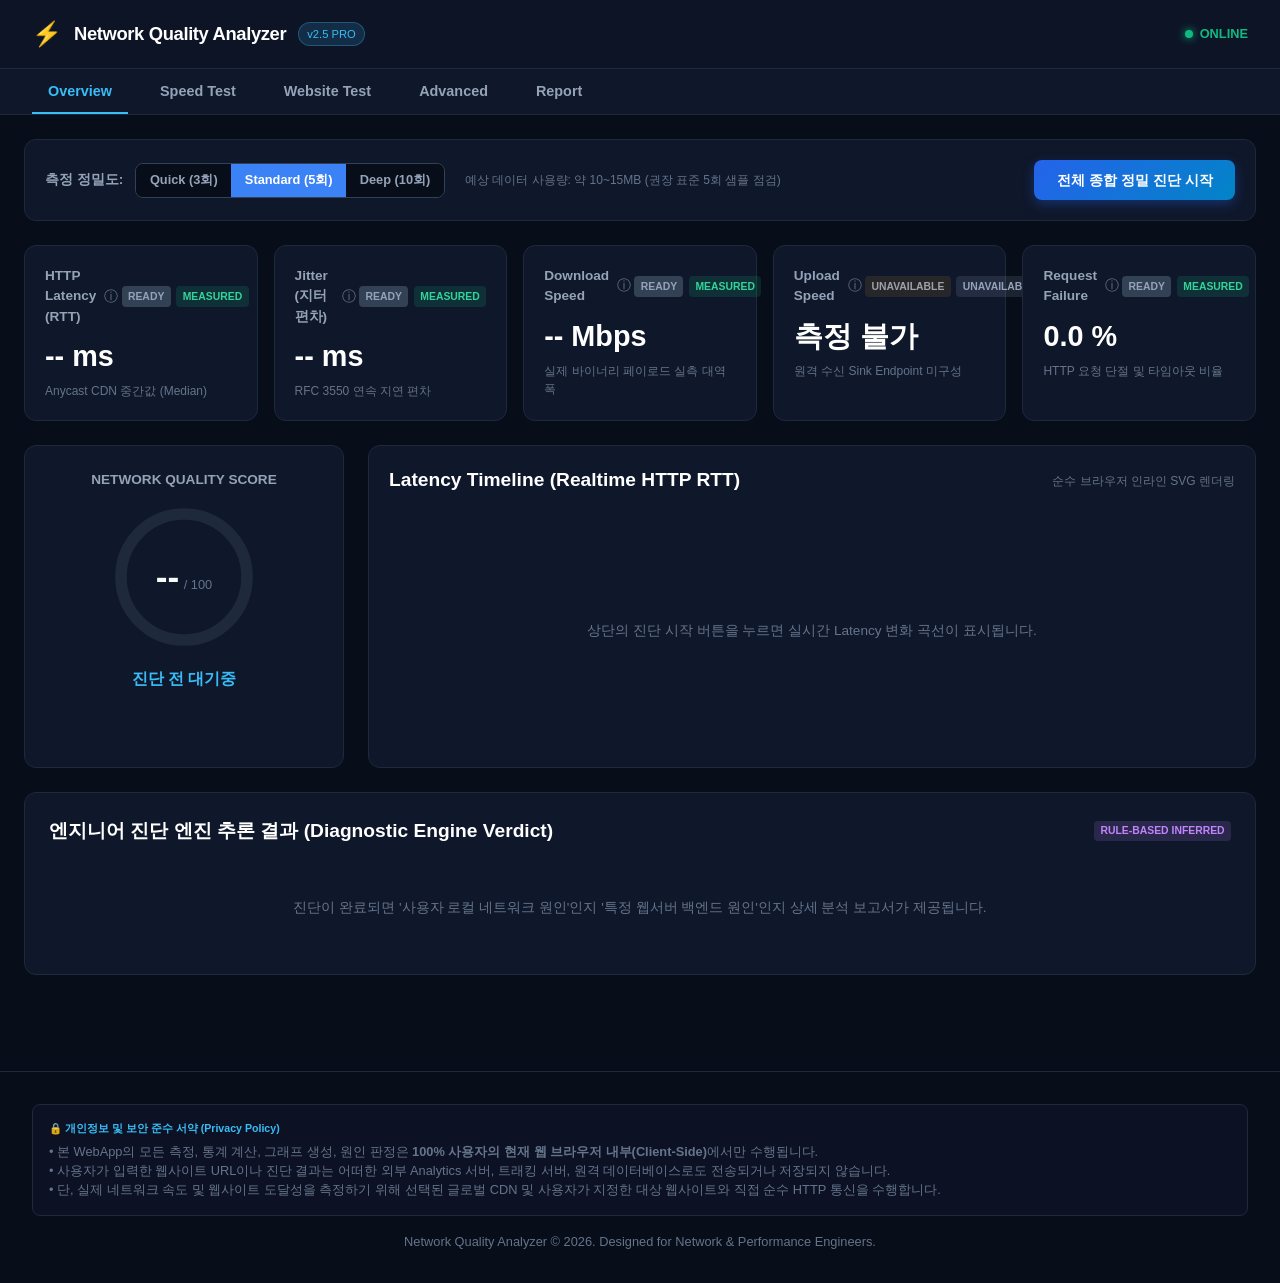
==== index.html @ c9afb339 "Add files via upload" ====
<!DOCTYPE html>
<html lang="ko">
<head>
  <meta charset="UTF-8">
  <meta name="viewport" content="width=device-width, initial-scale=1.0">
  <title>Network Quality Analyzer — 전문 네트워크 품질 및 원인 진단기</title>
  <meta name="description" content="네트워크 엔지니어용 초정밀 인터넷 속도 측정 및 웹사이트 접속 품질/원인 진단 도구 (Latency, Jitter, TTFB, Throughput, TAO 분석)">
  <link rel="stylesheet" href="css/style.css">
</head>
<body>

  <!-- App Header -->
  <header class="app-header">
    <div class="logo-group">
      <span class="logo-icon">⚡</span>
      <div>
        <h1 class="app-title">Network Quality Analyzer</h1>
      </div>
      <span class="app-badge">v2.5 PRO</span>
    </div>
    <div class="header-status">
      <div class="status-online">
        <span class="status-dot"></span>
        <span id="connection-status-text">ONLINE</span>
      </div>
    </div>
  </header>

  <!-- Global Progress Bar -->
  <div id="global-test-status">
    <div class="spinner"></div>
    <span class="status-text">진단 준비 중...</span>
  </div>

  <!-- Local file:// Warning Banner -->
  <div id="env-warning-banner" class="env-warning"></div>

  <!-- Top Navigation Tabs -->
  <nav class="app-nav">
    <button class="nav-tab active" data-tab="tab-overview" id="nav-overview">Overview</button>
    <button class="nav-tab" data-tab="tab-speed" id="nav-speed">Speed Test</button>
    <button class="nav-tab" data-tab="tab-website" id="nav-website">Website Test</button>
    <button class="nav-tab" data-tab="tab-advanced" id="nav-advanced">Advanced</button>
    <button class="nav-tab" data-tab="tab-report" id="nav-report">Report</button>
  </nav>

  <!-- Main Work Area -->
  <main class="app-main">

    <!-- TAB 1: OVERVIEW -->
    <section id="tab-overview" class="tab-content active">
      <!-- Universal Control Bar -->
      <div class="control-bar">
        <div class="control-group">
          <span style="font-size: 0.85rem; color: var(--text-muted); font-weight: 600;">측정 정밀도:</span>
          <div class="btn-group">
            <button class="mode-btn" data-mode="quick">Quick (3회)</button>
            <button class="mode-btn active" data-mode="standard">Standard (5회)</button>
            <button class="mode-btn" data-mode="deep">Deep (10회)</button>
          </div>
          <span id="traffic-notice" style="font-size: 0.75rem; color: var(--text-dim); margin-left: 0.5rem;">
            예상 데이터 사용량: 약 10~15MB (권장 표준 5회 샘플 점검)
          </span>
        </div>
        <button id="btn-start-comprehensive" class="btn-primary action-trigger">전체 종합 정밀 진단 시작</button>
      </div>

      <!-- Top Primary Metrics Cards -->
      <div class="metrics-grid">
        <div class="metric-card" id="card-ping">
          <div class="metric-header">
            <span class="metric-name">HTTP Latency (RTT) <button class="info-trigger" data-topic="ping">ⓘ</button></span>
            <div class="badges-wrap">
              <span class="status-badge status-ready">READY</span>
              <span class="grade-badge grade-measured">MEASURED</span>
            </div>
          </div>
          <div class="metric-val">-- ms</div>
          <div class="metric-sub">Anycast CDN 중간값 (Median)</div>
        </div>

        <div class="metric-card" id="card-jitter">
          <div class="metric-header">
            <span class="metric-name">Jitter (지터 편차) <button class="info-trigger" data-topic="jitter">ⓘ</button></span>
            <div class="badges-wrap">
              <span class="status-badge status-ready">READY</span>
              <span class="grade-badge grade-measured">MEASURED</span>
            </div>
          </div>
          <div class="metric-val">-- ms</div>
          <div class="metric-sub">RFC 3550 연속 지연 편차</div>
        </div>

        <div class="metric-card" id="card-download">
          <div class="metric-header">
            <span class="metric-name">Download Speed <button class="info-trigger" data-topic="download">ⓘ</button></span>
            <div class="badges-wrap">
              <span class="status-badge status-ready">READY</span>
              <span class="grade-badge grade-measured">MEASURED</span>
            </div>
          </div>
          <div class="metric-val">-- Mbps</div>
          <div class="metric-sub">실제 바이너리 페이로드 실측 대역폭</div>
        </div>

        <div class="metric-card" id="card-upload">
          <div class="metric-header">
            <span class="metric-name">Upload Speed <button class="info-trigger" data-topic="upload">ⓘ</button></span>
            <div class="badges-wrap">
              <span class="status-badge status-unavailable">UNAVAILABLE</span>
              <span class="grade-badge grade-unavailable">UNAVAILABLE</span>
            </div>
          </div>
          <div class="metric-val">측정 불가</div>
          <div class="metric-sub">원격 수신 Sink Endpoint 미구성</div>
        </div>

        <div class="metric-card" id="card-failrate">
          <div class="metric-header">
            <span class="metric-name">Request Failure <button class="info-trigger" data-topic="failureRate">ⓘ</button></span>
            <div class="badges-wrap">
              <span class="status-badge status-ready">READY</span>
              <span class="grade-badge grade-measured">MEASURED</span>
            </div>
          </div>
          <div class="metric-val">0.0 %</div>
          <div class="metric-sub">HTTP 요청 단절 및 타임아웃 비율</div>
        </div>
      </div>

      <!-- Dial Score & Realtime Line Chart Grid -->
      <div class="overview-middle">
        <div class="score-panel">
          <span style="font-size: 0.85rem; color: var(--text-muted); font-weight: 700;">NETWORK QUALITY SCORE</span>
          <div class="score-dial">
            <svg class="dial-svg" viewBox="0 0 120 120">
              <circle class="dial-bg" cx="60" cy="60" r="54"></circle>
              <circle id="score-ring-circle" class="dial-bar" cx="60" cy="60" r="54"></circle>
            </svg>
            <div class="score-center-text">
              <span id="score-number" class="score-num">--</span>
              <span class="score-denom">/ 100</span>
            </div>
          </div>
          <div id="score-grade" class="score-grade-text color-blue">진단 전 대기중</div>
          <div class="subscores-list">
            <div id="subscore-latency"></div>
            <div id="subscore-stability"></div>
            <div id="subscore-download"></div>
            <div id="subscore-website"></div>
          </div>
        </div>

        <div class="chart-panel">
          <div class="section-header">
            <span class="section-title">Latency Timeline (Realtime HTTP RTT)</span>
            <span style="font-size: 0.75rem; color: var(--text-dim);">순수 브라우저 인라인 SVG 렌더링</span>
          </div>
          <div id="speed-latency-chart" class="chart-box">
            <div class="chart-empty">상단의 진단 시작 버튼을 누르면 실시간 Latency 변화 곡선이 표시됩니다.</div>
          </div>
        </div>
      </div>

      <!-- Root-Cause Diagnostic Output Panel -->
      <div class="diag-panel">
        <div class="section-header">
          <span class="section-title">엔지니어 진단 엔진 추론 결과 (Diagnostic Engine Verdict)</span>
          <span class="grade-badge grade-inferred">RULE-BASED INFERRED</span>
        </div>
        <div id="diagnostic-output">
          <div style="color: var(--text-dim); font-size: 0.85rem; text-align: center; padding: 2rem 0;">
            진단이 완료되면 '사용자 로컬 네트워크 원인'인지 '특정 웹서버 백엔드 원인'인지 상세 분석 보고서가 제공됩니다.
          </div>
        </div>
      </div>
    </section>

    <!-- TAB 2: SPEED TEST -->
    <section id="tab-speed" class="tab-content">
      <div class="control-bar">
        <div>
          <h2 style="font-size: 1.1rem; color: #fff; margin-bottom: 0.2rem;">인터넷 회선 전용 속도 및 패킷 안정성 검사</h2>
          <p style="font-size: 0.8rem; color: var(--text-dim);">글로벌 Anycast CDN 엔드포인트를 대상으로 순수 회선 Throughput 및 RTT를 평가합니다.</p>
        </div>
        <button id="btn-start-speedtest" class="btn-primary action-trigger">속도 측정 단독 실행</button>
      </div>

      <div class="chart-panel" style="margin-top: 1rem;">
        <span class="section-title" style="margin-bottom: 1rem;">다운로드 대역폭 실측 및 버퍼링 상태</span>
        <div style="background: #020617; border-radius: 8px; padding: 1.5rem; border: 1px solid var(--border-color); font-size: 0.85rem; color: var(--text-muted);">
          <p>• <strong>측정 방식:</strong> Cloudflare Global Speed CDN 엔드포인트에서 <code>cache: "no-store"</code> 헤더와 동적 유니크 쿼리스트링을 부여한 바이너리 스트림을 실시간 수신하여 대역폭(Mbps)을 계산합니다.</p>
          <p style="margin-top: 0.5rem;">• <strong>업로드 속도 정책:</strong> 원격 서버에 데이터를 POST 수신해줄 백엔드가 존재하지 않는 순수 정적 브라우저 환경에서는 가짜 속도를 절대 생성하지 않으며 <code>UNAVAILABLE</code> 상태로 안전하게 표시합니다.</p>
        </div>
      </div>
    </section>

    <!-- TAB 3: WEBSITE QUALITY TEST -->
    <section id="tab-website" class="tab-content">
      <div class="control-bar">
        <div class="url-input-wrap">
          <input type="text" id="target-url-input" class="url-input" placeholder="진단할 대상 웹사이트 입력 (예: naver.com, github.com)" value="https://github.com">
          <button id="btn-start-target-test" class="btn-primary action-trigger">웹사이트 진단</button>
        </div>
      </div>

      <!-- Target Metrics Cards -->
      <div class="metrics-grid">
        <div class="metric-card" id="card-target-resp">
          <div class="metric-header">
            <span class="metric-name">Target Response (RTT)</span>
            <div class="badges-wrap">
              <span class="status-badge status-ready">READY</span>
              <span class="grade-badge grade-measured">MEASURED</span>
            </div>
          </div>
          <div class="metric-val">-- ms</div>
          <div class="metric-sub">웹사이트 왕복 HTTP 소요시간</div>
        </div>

        <div class="metric-card" id="card-target-ttfb">
          <div class="metric-header">
            <span class="metric-name">Target TTFB <button class="info-trigger" data-topic="ttfb">ⓘ</button></span>
            <div class="badges-wrap">
              <span class="status-badge status-ready">READY</span>
              <span class="grade-badge grade-estimated">ESTIMATED</span>
            </div>
          </div>
          <div class="metric-val">-- ms</div>
          <div class="metric-sub">서버 최초 1바이트 응답 대기시간</div>
        </div>
      </div>

      <!-- Baseline vs Target Comparison View -->
      <div id="comparison-view"></div>

      <!-- Waterfall Timeline Visualization -->
      <div class="waterfall-panel">
        <div class="section-header">
          <span class="section-title">Resource Timing Waterfall (DNS / TCP / TLS / TTFB / Content)</span>
          <button class="info-trigger" data-topic="tao">ⓘ TAO 보안 제약 안내</button>
        </div>
        <div id="waterfall-view">
          <div class="chart-empty">웹사이트 검사를 시작하면 세부 네트워크 페이즈 분석이 표시됩니다.</div>
        </div>
      </div>

      <!-- Target Latency Variation Chart -->
      <div class="chart-panel">
        <span class="section-title" style="margin-bottom: 0.75rem;">반복 요청 안정성 편차 (Target Latency Samples)</span>
        <div id="target-latency-chart" class="chart-box">
          <div class="chart-empty">반복 테스트 데이터가 준비되지 않았습니다.</div>
        </div>
      </div>
    </section>

    <!-- TAB 4: ADVANCED (FOR NETWORK ENGINEERS) -->
    <section id="tab-advanced" class="tab-content">
      <div class="section-header">
        <span class="section-title">Network Engineer Diagnostics & Environment Specs</span>
      </div>
      <div id="advanced-specs"></div>
      
      <div class="diag-panel" style="margin-top: 1.5rem;">
        <span class="section-title" style="margin-bottom: 0.75rem;">측정 등급 (Status Grade) 정의 명세서</span>
        <ul style="font-size: 0.85rem; color: var(--text-muted); line-height: 1.8; list-style: none;">
          <li><span class="grade-badge grade-measured">MEASURED</span> 브라우저 fetch() 및 Performance API를 통해 직접 정밀 실측된 값</li>
          <li><span class="grade-badge grade-estimated">ESTIMATED</span> 브라우저 내부 휴리스틱 또는 Network Information API를 활용한 추정값</li>
          <li><span class="grade-badge grade-inferred">INFERRED</span> 복수의 통계 샘플 및 기준선(Baseline) 대비 편차를 알고리즘으로 추론한 판정</li>
          <li><span class="grade-badge grade-unavailable">UNAVAILABLE</span> 브라우저 보안 샌드박스 정책(CORS/Raw Socket 부재)상 임의 생성할 수 없는 항목</li>
        </ul>
      </div>
    </section>

    <!-- TAB 5: REPORT & EXPORT -->
    <section id="tab-report" class="tab-content">
      <div class="section-header">
        <span class="section-title">네트워크 품질 분석 리포트 (Engineering Report)</span>
      </div>
      <div class="report-actions">
        <button id="btn-copy-report" class="btn-secondary">텍스트 복사</button>
        <button id="btn-download-txt" class="btn-secondary">TXT 저장</button>
        <button id="btn-download-json" class="btn-secondary">JSON 내보내기</button>
        <button id="btn-download-csv" class="btn-secondary">CSV 내보내기</button>
        <button id="btn-print-report" class="btn-secondary">PDF/프린트 인쇄</button>
      </div>

      <div style="background: var(--bg-card); border: 1px solid var(--border-color); border-radius: 8px; padding: 1.5rem;">
        <pre id="text-report-preview" style="font-family: monospace; font-size: 0.8rem; color: var(--text-muted); white-space: pre-wrap; line-height: 1.5;">진단 완료 후 여기에 엔지니어링 텍스트 리포트가 실시간 생성됩니다.</pre>
      </div>
    </section>

  </main>

  <!-- Interactive Info Modal Dialog -->
  <div id="explanation-modal" class="modal-overlay">
    <div class="modal-box">
      <div class="modal-header">
        <h3 id="modal-title" class="modal-title">용어 설명</h3>
        <button id="modal-close-btn" class="modal-close">✕</button>
      </div>
      <div id="modal-body" class="modal-body"></div>
    </div>
  </div>

  <!-- Footer & Privacy Notice -->
  <footer class="app-footer">
    <div class="privacy-notice">
      <h5>🔒 개인정보 및 보안 준수 서약 (Privacy Policy)</h5>
      <p>• 본 WebApp의 모든 측정, 통계 계산, 그래프 생성, 원인 판정은 <strong>100% 사용자의 현재 웹 브라우저 내부(Client-Side)</strong>에서만 수행됩니다.</p>
      <p>• 사용자가 입력한 웹사이트 URL이나 진단 결과는 어떠한 외부 Analytics 서버, 트래킹 서버, 원격 데이터베이스로도 전송되거나 저장되지 않습니다.</p>
      <p>• 단, 실제 네트워크 속도 및 웹사이트 도달성을 측정하기 위해 선택된 글로벌 CDN 및 사용자가 지정한 대상 웹사이트와 직접 순수 HTTP 통신을 수행합니다.</p>
    </div>
    <div>Network Quality Analyzer © 2026. Designed for Network & Performance Engineers.</div>
  </footer>

  <!-- Scripts Loading (Vanilla JavaScript Module Order) -->
  <script src="js/network.js"></script>
  <script src="js/analyzer.js"></script>
  <script src="js/ui.js"></script>
  <script src="js/app.js"></script>

</body>
</html>
---- css/style.css ----
/* style.css - High-Performance Dark Network Dashboard Design */

:root {
  --bg-main: #070d19;
  --bg-card: #0f172a;
  --bg-card-hover: #1e293b;
  --border-color: #1e293b;
  --border-highlight: #334155;
  --text-main: #f8fafc;
  --text-muted: #94a3b8;
  --text-dim: #64748b;
  --accent-cyan: #38bdf8;
  --accent-blue: #3b82f6;
  --accent-emerald: #10b981;
  --accent-amber: #f59e0b;
  --accent-rose: #f43f5e;
  --font-family: -apple-system, BlinkMacSystemFont, "Segoe UI", Roboto, "Helvetica Neue", Arial, sans-serif, "Apple Color Emoji";
}

* {
  box-sizing: border-box;
  margin: 0;
  padding: 0;
}

body {
  background-color: var(--bg-main);
  color: var(--text-main);
  font-family: var(--font-family);
  line-height: 1.5;
  -webkit-font-smoothing: antialiased;
  min-height: 100vh;
}

/* Header & Status Bar */
header.app-header {
  background-color: rgba(15, 23, 42, 0.85);
  backdrop-filter: blur(12px);
  border-bottom: 1px solid var(--border-color);
  padding: 1rem 2rem;
  display: flex;
  justify-content: space-between;
  align-items: center;
  position: sticky;
  top: 0;
  z-index: 50;
}

.logo-group {
  display: flex;
  align-items: center;
  gap: 0.75rem;
}

.logo-icon {
  font-size: 1.5rem;
}

.app-title {
  font-size: 1.15rem;
  font-weight: 700;
  letter-spacing: -0.02em;
  color: #fff;
}

.app-badge {
  font-size: 0.7rem;
  background: rgba(56, 189, 248, 0.15);
  color: var(--accent-cyan);
  padding: 0.15rem 0.5rem;
  border-radius: 9999px;
  border: 1px solid rgba(56, 189, 248, 0.3);
}

.header-status {
  display: flex;
  align-items: center;
  gap: 1.5rem;
}

.status-online {
  font-size: 0.8rem;
  font-weight: 600;
  color: var(--accent-emerald);
  display: flex;
  align-items: center;
  gap: 0.4rem;
}

.status-dot {
  width: 8px;
  height: 8px;
  border-radius: 50%;
  background-color: var(--accent-emerald);
  box-shadow: 0 0 8px var(--accent-emerald);
}

/* Navigation Tabs */
nav.app-nav {
  background-color: var(--bg-card);
  border-bottom: 1px solid var(--border-color);
  display: flex;
  padding: 0 2rem;
  gap: 1rem;
}

.nav-tab {
  background: none;
  border: none;
  color: var(--text-muted);
  padding: 0.85rem 1rem;
  font-size: 0.9rem;
  font-weight: 600;
  cursor: pointer;
  border-bottom: 2px solid transparent;
  transition: all 0.2s ease;
}

.nav-tab:hover {
  color: #fff;
}

.nav-tab.active {
  color: var(--accent-cyan);
  border-bottom-color: var(--accent-cyan);
}

/* Global Test Status Banner */
#global-test-status {
  background: linear-gradient(90deg, #1e3a8a, #0369a1);
  padding: 0.5rem 2rem;
  display: none;
  align-items: center;
  gap: 1rem;
  font-size: 0.85rem;
}

.spinner {
  width: 16px;
  height: 16px;
  border: 2px solid rgba(255, 255, 255, 0.3);
  border-top-color: #fff;
  border-radius: 50%;
  animation: spin 0.8s linear infinite;
}

@keyframes spin {
  to { transform: rotate(360deg); }
}

/* Warning Banner for file:// */
.env-warning {
  background-color: rgba(245, 158, 11, 0.1);
  border: 1px solid rgba(245, 158, 11, 0.3);
  color: #fde68a;
  padding: 0.75rem 2rem;
  font-size: 0.85rem;
  display: none;
}
.banner-inner {
  display: flex;
  align-items: flex-start;
  gap: 0.75rem;
  max-width: 1200px;
  margin: 0 auto;
}
.banner-msg p {
  color: #fcd34d;
  margin-top: 0.2rem;
  font-size: 0.8rem;
}

/* Main Container */
main.app-main {
  max-width: 1280px;
  margin: 1.5rem auto;
  padding: 0 1.5rem 3rem;
}

.tab-content {
  display: none;
}

.tab-content.active {
  display: block;
}

/* Section Header */
.section-header {
  display: flex;
  justify-content: space-between;
  align-items: center;
  margin-bottom: 1.25rem;
}

.section-title {
  font-size: 1.2rem;
  font-weight: 700;
  color: #fff;
}

/* Control Bar */
.control-bar {
  background: var(--bg-card);
  border: 1px solid var(--border-color);
  border-radius: 12px;
  padding: 1.25rem;
  margin-bottom: 1.5rem;
  display: flex;
  flex-wrap: wrap;
  gap: 1.25rem;
  align-items: center;
  justify-content: space-between;
}

.control-group {
  display: flex;
  align-items: center;
  gap: 0.75rem;
}

.btn-group {
  display: flex;
  border: 1px solid var(--border-highlight);
  border-radius: 8px;
  overflow: hidden;
}

.mode-btn {
  background: var(--bg-main);
  border: none;
  color: var(--text-muted);
  padding: 0.5rem 0.85rem;
  font-size: 0.8rem;
  font-weight: 600;
  cursor: pointer;
  transition: all 0.2s;
}

.mode-btn.active {
  background: var(--accent-blue);
  color: #fff;
}

.btn-primary {
  background: linear-gradient(135deg, #2563eb, #0284c7);
  border: none;
  color: #fff;
  padding: 0.65rem 1.4rem;
  border-radius: 8px;
  font-size: 0.9rem;
  font-weight: 600;
  cursor: pointer;
  box-shadow: 0 4px 12px rgba(37, 99, 235, 0.35);
  transition: all 0.2s;
}

.btn-primary:hover:not(:disabled) {
  opacity: 0.95;
  transform: translateY(-1px);
}

.btn-primary:disabled {
  opacity: 0.5;
  cursor: not-allowed;
}

/* Metric Cards Grid */
.metrics-grid {
  display: grid;
  grid-template-columns: repeat(auto-fit, minmax(220px, 1fr));
  gap: 1rem;
  margin-bottom: 1.5rem;
}

.metric-card {
  background: var(--bg-card);
  border: 1px solid var(--border-color);
  border-radius: 12px;
  padding: 1.25rem;
  position: relative;
  transition: transform 0.2s, border-color 0.2s;
}

.metric-card:hover {
  border-color: var(--border-highlight);
  transform: translateY(-2px);
}

.metric-header {
  display: flex;
  justify-content: space-between;
  align-items: center;
  margin-bottom: 0.5rem;
}

.metric-name {
  font-size: 0.85rem;
  font-weight: 600;
  color: var(--text-muted);
  display: flex;
  align-items: center;
  gap: 0.3rem;
}

.info-trigger {
  background: none;
  border: none;
  color: var(--text-dim);
  font-size: 0.85rem;
  cursor: pointer;
  padding: 0 0.2rem;
}

.info-trigger:hover {
  color: var(--accent-cyan);
}

.badges-wrap {
  display: flex;
  gap: 0.35rem;
}

.status-badge {
  font-size: 0.65rem;
  font-weight: 700;
  padding: 0.15rem 0.4rem;
  border-radius: 4px;
  text-transform: uppercase;
}

.grade-badge {
  font-size: 0.65rem;
  font-weight: 700;
  padding: 0.15rem 0.4rem;
  border-radius: 4px;
}

.status-ready { background: #334155; color: #94a3b8; }
.status-testing { background: #0284c7; color: #e0f2fe; }
.status-success { background: #065f46; color: #a7f3d0; }
.status-warning { background: #92400e; color: #fde68a; }
.status-failed { background: #991b1b; color: #fecaca; }
.status-limited { background: #854d0e; color: #fef08a; }
.status-unavailable { background: #27272a; color: #a1a1aa; }

.grade-measured { background: rgba(16, 185, 129, 0.15); color: #34d399; }
.grade-estimated { background: rgba(56, 189, 248, 0.15); color: #38bdf8; }
.grade-inferred { background: rgba(192, 132, 252, 0.15); color: #c084fc; }
.grade-unavailable { background: rgba(148, 163, 184, 0.15); color: #94a3b8; }

.metric-val {
  font-size: 1.8rem;
  font-weight: 700;
  color: #fff;
  font-feature-settings: "tnum";
}

.metric-sub {
  font-size: 0.75rem;
  color: var(--text-dim);
  margin-top: 0.25rem;
}

/* Score Dial & Dashboard Middle */
.overview-middle {
  display: grid;
  grid-template-columns: 320px 1fr;
  gap: 1.5rem;
  margin-bottom: 1.5rem;
}

.score-panel {
  background: var(--bg-card);
  border: 1px solid var(--border-color);
  border-radius: 12px;
  padding: 1.5rem;
  display: flex;
  flex-direction: column;
  align-items: center;
  text-align: center;
}

.score-dial {
  position: relative;
  width: 140px;
  height: 140px;
  margin: 1rem 0;
}

.dial-svg {
  width: 100%;
  height: 100%;
  transform: rotate(-90deg);
}

.dial-bg {
  fill: none;
  stroke: #1e293b;
  stroke-width: 10;
}

.dial-bar {
  fill: none;
  stroke: var(--accent-cyan);
  stroke-width: 10;
  stroke-linecap: round;
  stroke-dasharray: 339.29;
  stroke-dashoffset: 339.29;
  transition: stroke-dashoffset 1s ease-out, stroke 0.3s;
}

.score-center-text {
  position: absolute;
  top: 50%;
  left: 50%;
  transform: translate(-50%, -50%);
}

.score-num {
  font-size: 2.2rem;
  font-weight: 800;
  line-height: 1;
}

.score-denom {
  font-size: 0.8rem;
  color: var(--text-dim);
}

.score-grade-text {
  font-size: 1rem;
  font-weight: 700;
  margin-top: 0.25rem;
}

.color-emerald { color: var(--accent-emerald); }
.color-blue { color: var(--accent-cyan); }
.color-amber { color: var(--accent-amber); }
.color-orange { color: #fb923c; }
.color-rose { color: var(--accent-rose); }

.subscores-list {
  width: 100%;
  margin-top: 1rem;
  display: flex;
  flex-direction: column;
  gap: 0.75rem;
}

.subscore-info {
  display: flex;
  justify-content: space-between;
  font-size: 0.8rem;
  margin-bottom: 0.2rem;
}

.progress-bar-track {
  width: 100%;
  height: 6px;
  background-color: #1e293b;
  border-radius: 9999px;
  overflow: hidden;
}

.progress-bar-fill {
  height: 100%;
  background: linear-gradient(90deg, var(--accent-cyan), var(--accent-blue));
  border-radius: 9999px;
  transition: width 0.6s ease;
}

/* Chart Panel */
.chart-panel {
  background: var(--bg-card);
  border: 1px solid var(--border-color);
  border-radius: 12px;
  padding: 1.25rem;
  display: flex;
  flex-direction: column;
}

.chart-box {
  flex: 1;
  min-height: 180px;
  position: relative;
  display: flex;
  align-items: center;
  justify-content: center;
}

.latency-svg {
  width: 100%;
  height: 180px;
}

.chart-empty {
  color: var(--text-dim);
  font-size: 0.85rem;
}

/* Diagnostics Output Box */
.diag-panel {
  background: var(--bg-card);
  border: 1px solid var(--border-color);
  border-radius: 12px;
  padding: 1.5rem;
  margin-bottom: 1.5rem;
}

.verdict-banner {
  border-radius: 8px;
  padding: 1rem 1.25rem;
  margin-bottom: 1.25rem;
}

.verdict-success {
  background: rgba(16, 185, 129, 0.1);
  border: 1px solid rgba(16, 185, 129, 0.3);
}

.verdict-warning {
  background: rgba(245, 158, 11, 0.1);
  border: 1px solid rgba(245, 158, 11, 0.3);
}

.verdict-critical {
  background: rgba(244, 63, 94, 0.1);
  border: 1px solid rgba(244, 63, 94, 0.3);
}

.verdict-top {
  display: flex;
  justify-content: space-between;
  margin-bottom: 0.3rem;
}

.verdict-badge {
  font-size: 0.75rem;
  font-weight: 700;
  text-transform: uppercase;
}

.confidence-badge {
  font-size: 0.75rem;
  color: var(--text-muted);
}

.verdict-title {
  font-size: 1.15rem;
  font-weight: 700;
  color: #fff;
}

.diag-details-grid {
  display: grid;
  grid-template-columns: repeat(auto-fit, minmax(280px, 1fr));
  gap: 1.25rem;
}

.diag-col h4 {
  font-size: 0.85rem;
  color: var(--accent-cyan);
  margin-bottom: 0.6rem;
  border-bottom: 1px solid var(--border-color);
  padding-bottom: 0.3rem;
}

.diag-col ul {
  list-style: none;
  font-size: 0.85rem;
  color: var(--text-muted);
  display: flex;
  flex-direction: column;
  gap: 0.4rem;
}

/* Waterfall Styles */
.waterfall-panel {
  background: var(--bg-card);
  border: 1px solid var(--border-color);
  border-radius: 12px;
  padding: 1.25rem;
  margin-bottom: 1.5rem;
}

.waterfall-header {
  display: flex;
  justify-content: space-between;
  font-size: 0.85rem;
  font-weight: 600;
  margin-bottom: 1rem;
}

.waterfall-row {
  margin-bottom: 0.85rem;
}

.waterfall-label {
  display: flex;
  align-items: center;
  gap: 0.5rem;
  font-size: 0.8rem;
  margin-bottom: 0.25rem;
}

.waterfall-label .dot {
  width: 8px;
  height: 8px;
  border-radius: 50%;
}

.waterfall-label .desc {
  color: var(--text-dim);
  font-size: 0.75rem;
}

.waterfall-bar-track {
  height: 22px;
  background: #1e293b;
  border-radius: 4px;
  overflow: hidden;
  position: relative;
}

.waterfall-bar-fill {
  height: 100%;
  display: flex;
  align-items: center;
  padding-left: 0.5rem;
  transition: width 0.5s ease;
  min-width: 60px;
}

.bar-val {
  font-size: 0.75rem;
  font-weight: 700;
  color: #0f172a;
}

.waterfall-notice {
  display: flex;
  gap: 1rem;
  padding: 1.25rem;
  border-radius: 8px;
  font-size: 0.85rem;
}

.waterfall-notice.limited {
  background: rgba(245, 158, 11, 0.08);
  border: 1px solid rgba(245, 158, 11, 0.25);
  color: #fde68a;
}

.waterfall-notice p {
  color: #fcd34d;
  font-size: 0.8rem;
  margin-top: 0.3rem;
}

/* Comparison Box */
.comp-box {
  display: flex;
  align-items: center;
  justify-content: space-around;
  background: #020617;
  border: 1px solid var(--border-color);
  border-radius: 8px;
  padding: 1rem;
  margin: 1rem 0;
}

.comp-item {
  display: flex;
  flex-direction: column;
  align-items: center;
}

.comp-item .label {
  font-size: 0.75rem;
  color: var(--text-dim);
}

.comp-item .val {
  font-size: 1.4rem;
  font-weight: 700;
  color: #fff;
}

.comp-arrow {
  color: var(--text-dim);
  font-size: 1.2rem;
}

.comp-diff {
  display: flex;
  flex-direction: column;
  align-items: center;
  padding: 0.4rem 0.8rem;
  border-radius: 6px;
}

.diff-title {
  font-size: 0.7rem;
}

.diff-val {
  font-size: 1.1rem;
  font-weight: 700;
}

.diff-bad {
  background: rgba(244, 63, 94, 0.15);
  color: var(--accent-rose);
}

.diff-good {
  background: rgba(16, 185, 129, 0.15);
  color: var(--accent-emerald);
}

/* URL Input Controls */
.url-input-wrap {
  display: flex;
  gap: 0.75rem;
  width: 100%;
  max-width: 600px;
}

.url-input {
  flex: 1;
  background: var(--bg-main);
  border: 1px solid var(--border-highlight);
  border-radius: 8px;
  padding: 0.65rem 1rem;
  color: #fff;
  font-size: 0.9rem;
}

.url-input:focus {
  outline: none;
  border-color: var(--accent-cyan);
}

/* Spec Grid for Advanced Tab */
.spec-grid {
  display: grid;
  grid-template-columns: repeat(auto-fit, minmax(280px, 1fr));
  gap: 1rem;
}

.spec-card {
  background: var(--bg-card);
  border: 1px solid var(--border-color);
  border-radius: 8px;
  padding: 1rem;
}

.spec-title {
  font-size: 0.75rem;
  color: var(--text-dim);
  text-transform: uppercase;
  margin-bottom: 0.25rem;
}

.spec-value {
  font-size: 1rem;
  font-weight: 600;
  color: #fff;
}

.spec-value.small {
  font-size: 0.8rem;
  word-break: break-all;
  font-weight: 400;
  color: var(--text-muted);
}

.spec-sub {
  font-size: 0.75rem;
  color: var(--accent-cyan);
  margin-top: 0.35rem;
}

/* Report View & Buttons */
.report-actions {
  display: flex;
  gap: 0.75rem;
  margin-bottom: 1.5rem;
  flex-wrap: wrap;
}

.btn-secondary {
  background: var(--bg-card);
  border: 1px solid var(--border-highlight);
  color: var(--text-muted);
  padding: 0.5rem 1rem;
  border-radius: 6px;
  font-size: 0.85rem;
  font-weight: 600;
  cursor: pointer;
  transition: all 0.2s;
}

.btn-secondary:hover {
  background: var(--bg-card-hover);
  color: #fff;
}

/* Modal Popup */
.modal-overlay {
  position: fixed;
  top: 0;
  left: 0;
  width: 100%;
  height: 100%;
  background: rgba(0, 0, 0, 0.75);
  backdrop-filter: blur(4px);
  display: none;
  align-items: center;
  justify-content: center;
  z-index: 100;
}

.modal-overlay.active {
  display: flex;
}

.modal-box {
  background: var(--bg-card);
  border: 1px solid var(--border-highlight);
  border-radius: 12px;
  width: 90%;
  max-width: 540px;
  padding: 1.5rem;
  box-shadow: 0 20px 25px -5px rgba(0, 0, 0, 0.5);
}

.modal-header {
  display: flex;
  justify-content: space-between;
  align-items: center;
  margin-bottom: 1rem;
  border-bottom: 1px solid var(--border-color);
  padding-bottom: 0.5rem;
}

.modal-title {
  font-size: 1.1rem;
  font-weight: 700;
  color: #fff;
}

.modal-close {
  background: none;
  border: none;
  color: var(--text-dim);
  font-size: 1.2rem;
  cursor: pointer;
}

.modal-body {
  font-size: 0.85rem;
  color: var(--text-muted);
  line-height: 1.6;
  display: flex;
  flex-direction: column;
  gap: 0.75rem;
}

.modal-body strong {
  color: #fff;
}

/* Privacy & Footer */
footer.app-footer {
  border-top: 1px solid var(--border-color);
  padding: 2rem;
  text-align: center;
  font-size: 0.8rem;
  color: var(--text-dim);
  max-width: 1280px;
  margin: 0 auto;
}

.privacy-notice {
  background: rgba(15, 23, 42, 0.6);
  border: 1px solid var(--border-color);
  border-radius: 8px;
  padding: 1rem;
  margin-bottom: 1rem;
  text-align: left;
}

.privacy-notice h5 {
  color: var(--accent-cyan);
  margin-bottom: 0.3rem;
}

/* Responsive */
@media (max-width: 768px) {
  .overview-middle {
    grid-template-columns: 1fr;
  }
  .control-bar {
    flex-direction: column;
    align-items: stretch;
  }
  .url-input-wrap {
    flex-direction: column;
  }
  nav.app-nav {
    overflow-x: auto;
    white-space: nowrap;
  }
}

/* Print CSS */
@media print {
  header.app-header, nav.app-nav, .control-bar, .report-actions, footer.app-footer {
    display: none !important;
  }
  body, main.app-main {
    background: #fff !important;
    color: #000 !important;
  }
  .metric-card, .score-panel, .diag-panel, .chart-panel {
    border: 1px solid #ccc !important;
    background: #fff !important;
    color: #000 !important;
  }
  .metric-val, .verdict-title {
    color: #000 !important;
  }
}
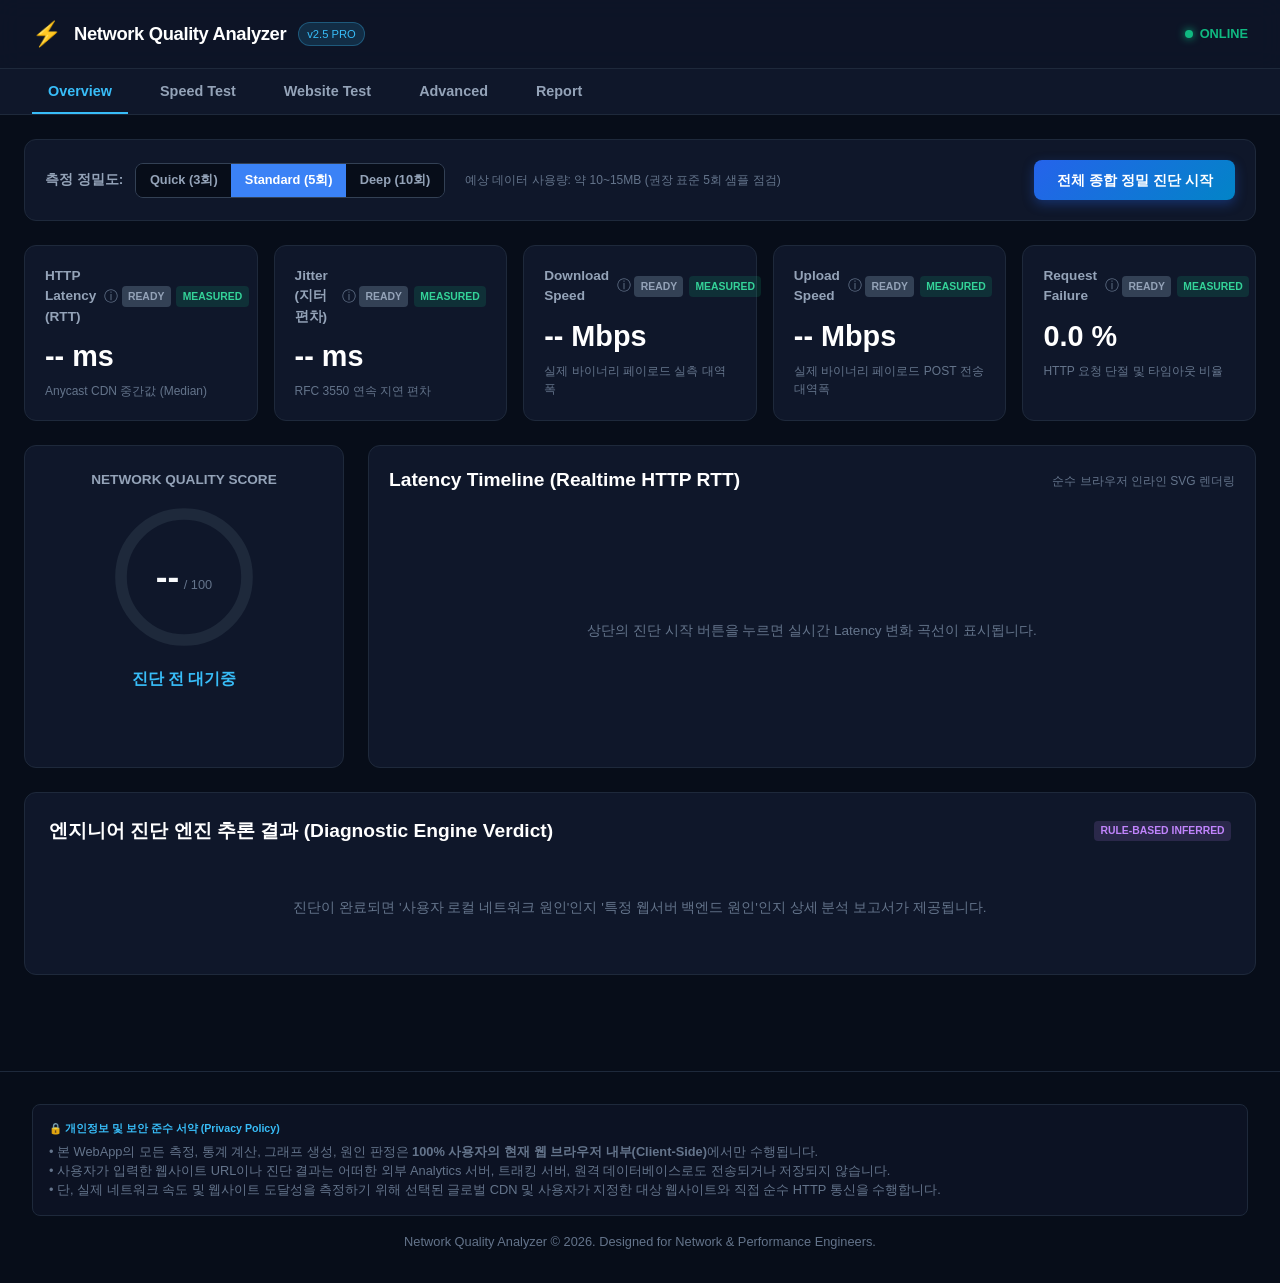
==== commit 0c64ab0d: "Add files via upload" ====
--- a/index.html
+++ b/index.html
@@ -107,12 +107,12 @@
           <div class="metric-header">
             <span class="metric-name">Upload Speed <button class="info-trigger" data-topic="upload">ⓘ</button></span>
             <div class="badges-wrap">
-              <span class="status-badge status-unavailable">UNAVAILABLE</span>
-              <span class="grade-badge grade-unavailable">UNAVAILABLE</span>
-            </div>
-          </div>
-          <div class="metric-val">측정 불가</div>
-          <div class="metric-sub">원격 수신 Sink Endpoint 미구성</div>
+              <span class="status-badge status-ready">READY</span>
+              <span class="grade-badge grade-measured">MEASURED</span>
+            </div>
+          </div>
+          <div class="metric-val">-- Mbps</div>
+          <div class="metric-sub">실제 바이너리 페이로드 POST 전송 대역폭</div>
         </div>
 
         <div class="metric-card" id="card-failrate">
